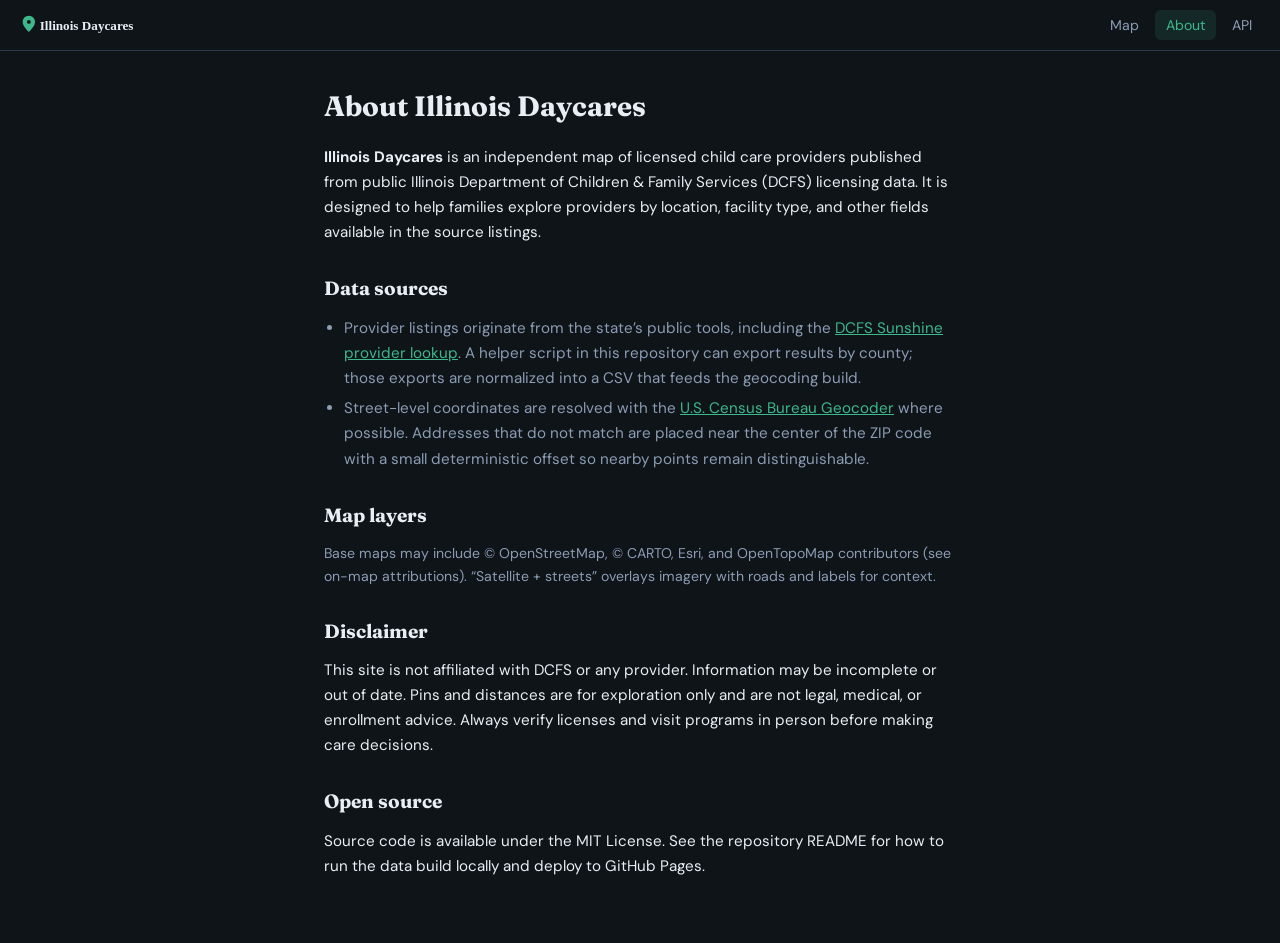
==== about.html @ 824fb2c2 "Add site, data, and CI workflows Add initial static site and dataset plus CI for building and deploy" ====
<!DOCTYPE html>
<html lang="en">
<head>
  <meta charset="utf-8" />
  <meta name="viewport" content="width=device-width, initial-scale=1" />
  <title>About — Illinois Daycares</title>
  <meta name="description" content="How Illinois Daycares is built, where data comes from, and important disclaimers." />
  <link rel="canonical" href="https://illinoisdaycares.com/about.html" />
  <meta property="og:type" content="website" />
  <meta property="og:url" content="https://illinoisdaycares.com/about.html" />
  <meta property="og:title" content="About — Illinois Daycares" />
  <meta property="og:description" content="Data sources, methodology, and disclaimers for the Illinois Daycares map." />
  <meta property="og:image" content="https://illinoisdaycares.com/assets/og-image.png" />
  <meta name="twitter:card" content="summary_large_image" />
  <meta name="twitter:title" content="About — Illinois Daycares" />
  <meta name="twitter:description" content="Data sources, methodology, and disclaimers for the Illinois Daycares map." />
  <meta name="twitter:image" content="https://illinoisdaycares.com/assets/og-image.png" />
  <link rel="icon" href="/assets/favicon.svg" type="image/svg+xml" />
  <link rel="preconnect" href="https://fonts.googleapis.com" />
  <link rel="preconnect" href="https://fonts.gstatic.com" crossorigin />
  <link href="https://fonts.googleapis.com/css2?family=DM+Sans:ital,opsz,wght@0,9..40,400;0,9..40,500;0,9..40,600;0,9..40,700;1,9..40,400&family=Fraunces:opsz,wght@9..144,600&display=swap" rel="stylesheet" />
  <link rel="stylesheet" href="/assets/site.css" />
</head>
<body>
  <a class="skip-link" href="#main">Skip to content</a>
  <header class="site-header">
    <a class="brand" href="/" aria-label="Illinois Daycares home">
      <img src="/assets/logo.svg" width="160" height="40" alt="" />
    </a>
    <nav class="site-nav" aria-label="Primary">
      <a href="/">Map</a>
      <a href="/about.html" aria-current="page">About</a>
      <a href="/api.html">API</a>
    </nav>
  </header>
  <main id="main" class="prose">
    <h1>About Illinois Daycares</h1>
    <p>
      <strong>Illinois Daycares</strong> is an independent map of licensed child care providers published from public
      Illinois Department of Children &amp; Family Services (DCFS) licensing data. It is designed to help families
      explore providers by location, facility type, and other fields available in the source listings.
    </p>
    <h2>Data sources</h2>
    <ul>
      <li>
        Provider listings originate from the state&rsquo;s public tools, including the
        <a href="https://sunshine.dcfs.illinois.gov/Content/Licensing/Daycare/ProviderLookup.aspx">DCFS Sunshine provider lookup</a>.
        A helper script in this repository can export results by county; those exports are normalized into a CSV that
        feeds the geocoding build.
      </li>
      <li>
        Street-level coordinates are resolved with the
        <a href="https://geocoding.geo.census.gov/">U.S. Census Bureau Geocoder</a> where possible. Addresses that do
        not match are placed near the center of the ZIP code with a small deterministic offset so nearby points remain
        distinguishable.
      </li>
    </ul>
    <h2>Map layers</h2>
    <p class="muted">
      Base maps may include &copy; OpenStreetMap, &copy; CARTO, Esri, and OpenTopoMap contributors (see on-map
      attributions). &ldquo;Satellite + streets&rdquo; overlays imagery with roads and labels for context.
    </p>
    <h2>Disclaimer</h2>
    <p>
      This site is not affiliated with DCFS or any provider. Information may be incomplete or out of date. Pins and
      distances are for exploration only and are not legal, medical, or enrollment advice. Always verify licenses and
      visit programs in person before making care decisions.
    </p>
    <h2>Open source</h2>
    <p>
      Source code is available under the MIT License. See the repository README for how to run the data build locally
      and deploy to GitHub Pages.
    </p>
  </main>
</body>
</html>
---- assets/site.css ----
:root {
  --bg: #0f1419;
  --panel: #1a222d;
  --border: #2d3a4a;
  --text: #e8eef4;
  --muted: #8b9cb3;
  --accent: #3db88a;
  --accent-dim: #2a8f6a;
  --danger: #e07a7a;
  --map-h: 100vh;
}
* { box-sizing: border-box; }
html, body { height: 100%; margin: 0; font-family: "DM Sans", system-ui, sans-serif; background: var(--bg); color: var(--text); }
body { display: flex; flex-direction: column; min-height: 100%; }
.skip-link {
  position: absolute;
  left: -9999px;
  z-index: 3000;
  padding: 0.5rem 1rem;
  background: var(--accent);
  color: var(--bg);
}
.skip-link:focus { left: 0.5rem; top: 0.5rem; }
.visually-hidden {
  position: absolute;
  width: 1px;
  height: 1px;
  padding: 0;
  margin: -1px;
  overflow: hidden;
  clip: rect(0, 0, 0, 0);
  white-space: nowrap;
  border: 0;
}
a { color: var(--accent); }
a:hover { text-decoration: underline; }

.site-header {
  display: flex;
  align-items: center;
  justify-content: space-between;
  gap: 1rem;
  padding: 0.65rem 1.1rem;
  border-bottom: 1px solid var(--border);
  flex-shrink: 0;
}
.site-header .brand {
  display: inline-flex;
  align-items: center;
  gap: 0.5rem;
  text-decoration: none;
  color: var(--text);
  font-family: "Fraunces", Georgia, serif;
  font-weight: 600;
  font-size: 1.05rem;
  letter-spacing: -0.02em;
}
.site-header .brand:hover { text-decoration: none; opacity: 0.92; }
.site-header .brand img { display: block; height: 28px; width: auto; }
.site-nav {
  display: flex;
  align-items: center;
  gap: 0.35rem;
  font-size: 0.88rem;
}
.site-nav a {
  color: var(--muted);
  text-decoration: none;
  padding: 0.35rem 0.65rem;
  border-radius: 6px;
}
.site-nav a:hover { color: var(--accent); background: rgba(61, 184, 138, 0.08); }
.site-nav a[aria-current="page"] {
  color: var(--accent);
  background: rgba(61, 184, 138, 0.12);
}

.app {
  display: grid;
  grid-template-columns: minmax(300px, 400px) 1fr;
  flex: 1;
  min-height: 0;
  height: calc(100vh - 52px);
}
@media (max-width: 900px) {
  .app {
    grid-template-columns: 1fr;
    grid-template-rows: minmax(0, 44vh) 1fr;
    height: calc(100vh - 52px);
  }
  .sidebar {
    max-height: 44vh;
    min-height: 0;
  }
  .filters-wrap[open] .filters {
    max-height: min(28vh, 260px);
  }
}
.sidebar {
  background: var(--panel);
  border-right: 1px solid var(--border);
  display: flex;
  flex-direction: column;
  min-height: 0;
  overflow: hidden;
  z-index: 500;
}
.sidebar .intro {
  padding: 0.85rem 1.1rem 0.5rem;
  border-bottom: 1px solid var(--border);
}
.sidebar .intro h1 {
  font-family: "Fraunces", Georgia, serif;
  font-size: 1.2rem;
  font-weight: 600;
  margin: 0 0 0.35rem;
  letter-spacing: -0.02em;
}
.sidebar .intro .sub {
  font-size: 0.8rem;
  color: var(--muted);
  line-height: 1.45;
  margin: 0;
}

.filters-wrap {
  border-bottom: 1px solid var(--border);
}
.filters-wrap > summary {
  list-style: none;
  cursor: pointer;
  padding: 0.65rem 1.1rem;
  font-size: 0.78rem;
  font-weight: 600;
  text-transform: uppercase;
  letter-spacing: 0.07em;
  color: var(--muted);
  display: flex;
  align-items: center;
  justify-content: space-between;
  gap: 0.5rem;
  user-select: none;
}
.filters-wrap > summary::-webkit-details-marker { display: none; }
.filters-wrap > summary::after {
  content: "";
  width: 0.45rem;
  height: 0.45rem;
  border-right: 2px solid var(--muted);
  border-bottom: 2px solid var(--muted);
  transform: rotate(45deg);
  transition: transform 0.2s ease;
  flex-shrink: 0;
}
.filters-wrap[open] > summary::after {
  transform: rotate(-135deg);
  margin-top: 0.2rem;
}
.filters-wrap > summary:hover { color: var(--text); }
.filters-wrap[open] .filters {
  max-height: min(46vh, 380px);
  overflow-y: auto;
  -webkit-overflow-scrolling: touch;
}
.filters {
  padding: 0 1.1rem 0.85rem;
  display: flex;
  flex-direction: column;
  gap: 0.65rem;
  font-size: 0.82rem;
}
.filters label:not(.inline) {
  color: var(--muted);
  font-size: 0.72rem;
  text-transform: uppercase;
  letter-spacing: 0.06em;
  display: block;
  margin-bottom: 0.25rem;
}
.filters input[type="search"] {
  width: 100%;
  padding: 0.45rem 0.55rem;
  border-radius: 6px;
  border: 1px solid var(--border);
  background: var(--bg);
  color: var(--text);
  font: inherit;
}
.filters fieldset.filter-fieldset {
  border: 1px solid var(--border);
  border-radius: 8px;
  margin: 0;
  padding: 0.5rem 0.6rem 0.55rem;
}
.filters fieldset.filter-fieldset legend {
  padding: 0 0.35rem;
  font-size: 0.72rem;
  color: var(--muted);
  text-transform: uppercase;
  letter-spacing: 0.06em;
}
.radio-col { display: flex; flex-direction: column; gap: 0.35rem; }
.radio-col label.inline { font-size: 0.8rem; }
.radio-col input { accent-color: var(--accent); }
.checks { display: flex; flex-wrap: wrap; gap: 0.5rem 1rem; }
.checks label.inline {
  display: inline-flex;
  align-items: center;
  gap: 0.35rem;
  color: var(--text);
  font-size: 0.82rem;
  text-transform: none;
  letter-spacing: normal;
  cursor: pointer;
}
.checks input { accent-color: var(--accent); }
.addr-row { display: flex; gap: 0.4rem; flex-wrap: wrap; align-items: stretch; }
.addr-row input[type="text"] {
  flex: 1;
  min-width: 140px;
  padding: 0.45rem 0.55rem;
  border-radius: 6px;
  border: 1px solid var(--border);
  background: var(--bg);
  color: var(--text);
  font: inherit;
}
.btn-row { display: flex; flex-wrap: wrap; gap: 0.35rem; margin-top: 0.4rem; }
.btn-row button, .addr-row button {
  font: inherit;
  font-size: 0.78rem;
  padding: 0.4rem 0.55rem;
  border-radius: 6px;
  border: 1px solid var(--border);
  background: var(--bg);
  color: var(--text);
  cursor: pointer;
}
.btn-row button.primary, .addr-row button.primary {
  background: rgba(61, 184, 138, 0.2);
  border-color: var(--accent-dim);
  color: var(--accent);
}
.btn-row button.danger {
  color: var(--danger);
  border-color: rgba(224, 122, 122, 0.45);
}
.btn-row button:disabled { opacity: 0.45; cursor: not-allowed; }
.geo-hint { font-size: 0.72rem; color: var(--muted); margin-top: 0.35rem; line-height: 1.35; }
.geo-error { font-size: 0.75rem; color: var(--danger); margin-top: 0.35rem; }
.max-dist-row { display: flex; align-items: center; gap: 0.5rem; flex-wrap: wrap; margin-top: 0.45rem; }
.max-dist-row input[type="number"] {
  width: 4.5rem;
  padding: 0.35rem 0.45rem;
  border-radius: 6px;
  border: 1px solid var(--border);
  background: var(--bg);
  color: var(--text);
  font: inherit;
}
label.sort-dist.sort-off { opacity: 0.45; }
.meta-bar {
  padding: 0.45rem 1.1rem;
  font-size: 0.78rem;
  color: var(--muted);
  border-bottom: 1px solid var(--border);
  display: flex;
  justify-content: space-between;
  align-items: center;
  gap: 0.5rem;
}
.meta-bar button {
  font: inherit;
  font-size: 0.75rem;
  padding: 0.25rem 0.5rem;
  border-radius: 4px;
  border: 1px solid var(--border);
  background: transparent;
  color: var(--accent);
  cursor: pointer;
}
.meta-bar button:hover { border-color: var(--accent); }
.list-wrap {
  flex: 1 1 0;
  overflow: auto;
  min-height: 0;
  -webkit-overflow-scrolling: touch;
}
.list { padding: 0.35rem 0.5rem 1rem; }
.card {
  padding: 0.65rem 0.6rem;
  margin-bottom: 0.35rem;
  border-radius: 8px;
  border: 1px solid transparent;
  cursor: pointer;
  transition: background 0.12s, border-color 0.12s;
}
.card:hover { background: rgba(61, 184, 138, 0.08); }
.card.selected {
  background: rgba(61, 184, 138, 0.15);
  border-color: var(--accent-dim);
}
.card .name { font-weight: 600; font-size: 0.88rem; line-height: 1.25; margin-bottom: 0.25rem; }
.card .line { font-size: 0.75rem; color: var(--muted); }
.card .badge {
  display: inline-block;
  margin-top: 0.35rem;
  font-size: 0.65rem;
  padding: 0.15rem 0.4rem;
  border-radius: 4px;
  background: var(--bg);
  color: var(--muted);
}
#map { height: 100%; min-height: 240px; width: 100%; background: #1c252e; }
.leaflet-popup-content-wrapper {
  border-radius: 10px;
  padding: 0;
  overflow: hidden;
}
.leaflet-popup-content { margin: 0; min-width: 240px; max-width: 320px; }
.popup-inner { padding: 0.85rem 1rem 1rem; font-size: 0.85rem; line-height: 1.45; }
.popup-inner h3 {
  font-family: "Fraunces", Georgia, serif;
  font-size: 1rem;
  margin: 0 0 0.5rem;
  line-height: 1.25;
}
.popup-inner dl { margin: 0; display: grid; grid-template-columns: auto 1fr; gap: 0.2rem 0.65rem; font-size: 0.78rem; }
.popup-inner dt { color: var(--muted); margin: 0; }
.popup-inner dd { margin: 0; }
.popup-inner a { color: #5fd4b0; }
.loading-overlay {
  position: fixed;
  inset: 0;
  background: var(--bg);
  display: flex;
  align-items: center;
  justify-content: center;
  z-index: 2000;
  flex-direction: column;
  gap: 1rem;
}
.loading-overlay.hidden { display: none; }
.spinner {
  width: 40px;
  height: 40px;
  border: 3px solid var(--border);
  border-top-color: var(--accent);
  border-radius: 50%;
  animation: spin 0.8s linear infinite;
}
@keyframes spin { to { transform: rotate(360deg); } }
.leaflet-control-layers {
  background: var(--panel);
  color: var(--text);
  border: 1px solid var(--border) !important;
  border-radius: 8px;
  box-shadow: 0 4px 20px rgba(0, 0, 0, 0.35);
}
.leaflet-control-layers-expanded {
  padding: 0.35rem 0.5rem 0.45rem;
  min-width: 11rem;
}
.leaflet-control-layers-base label {
  display: flex;
  align-items: center;
  gap: 0.4rem;
  margin: 0.25rem 0;
  font-size: 0.75rem;
  line-height: 1.25;
  cursor: pointer;
}
.leaflet-control-layers-base input { accent-color: var(--accent); }
.leaflet-control-layers-toggle {
  background: var(--panel);
  border-radius: 8px;
  border: 1px solid var(--border);
}

/* About page */
.prose {
  max-width: 42rem;
  margin: 0 auto;
  padding: 2rem 1.25rem 3rem;
  line-height: 1.65;
  font-size: 0.95rem;
}
.prose h1 {
  font-family: "Fraunces", Georgia, serif;
  font-size: 1.75rem;
  margin: 0 0 1rem;
}
.prose h2 {
  font-family: "Fraunces", Georgia, serif;
  font-size: 1.2rem;
  margin: 1.75rem 0 0.65rem;
}
.prose p { margin: 0 0 1rem; color: var(--text); }
.prose ul { margin: 0 0 1rem; padding-left: 1.25rem; color: var(--muted); }
.prose li { margin-bottom: 0.35rem; }
.prose .muted { color: var(--muted); font-size: 0.88rem; }
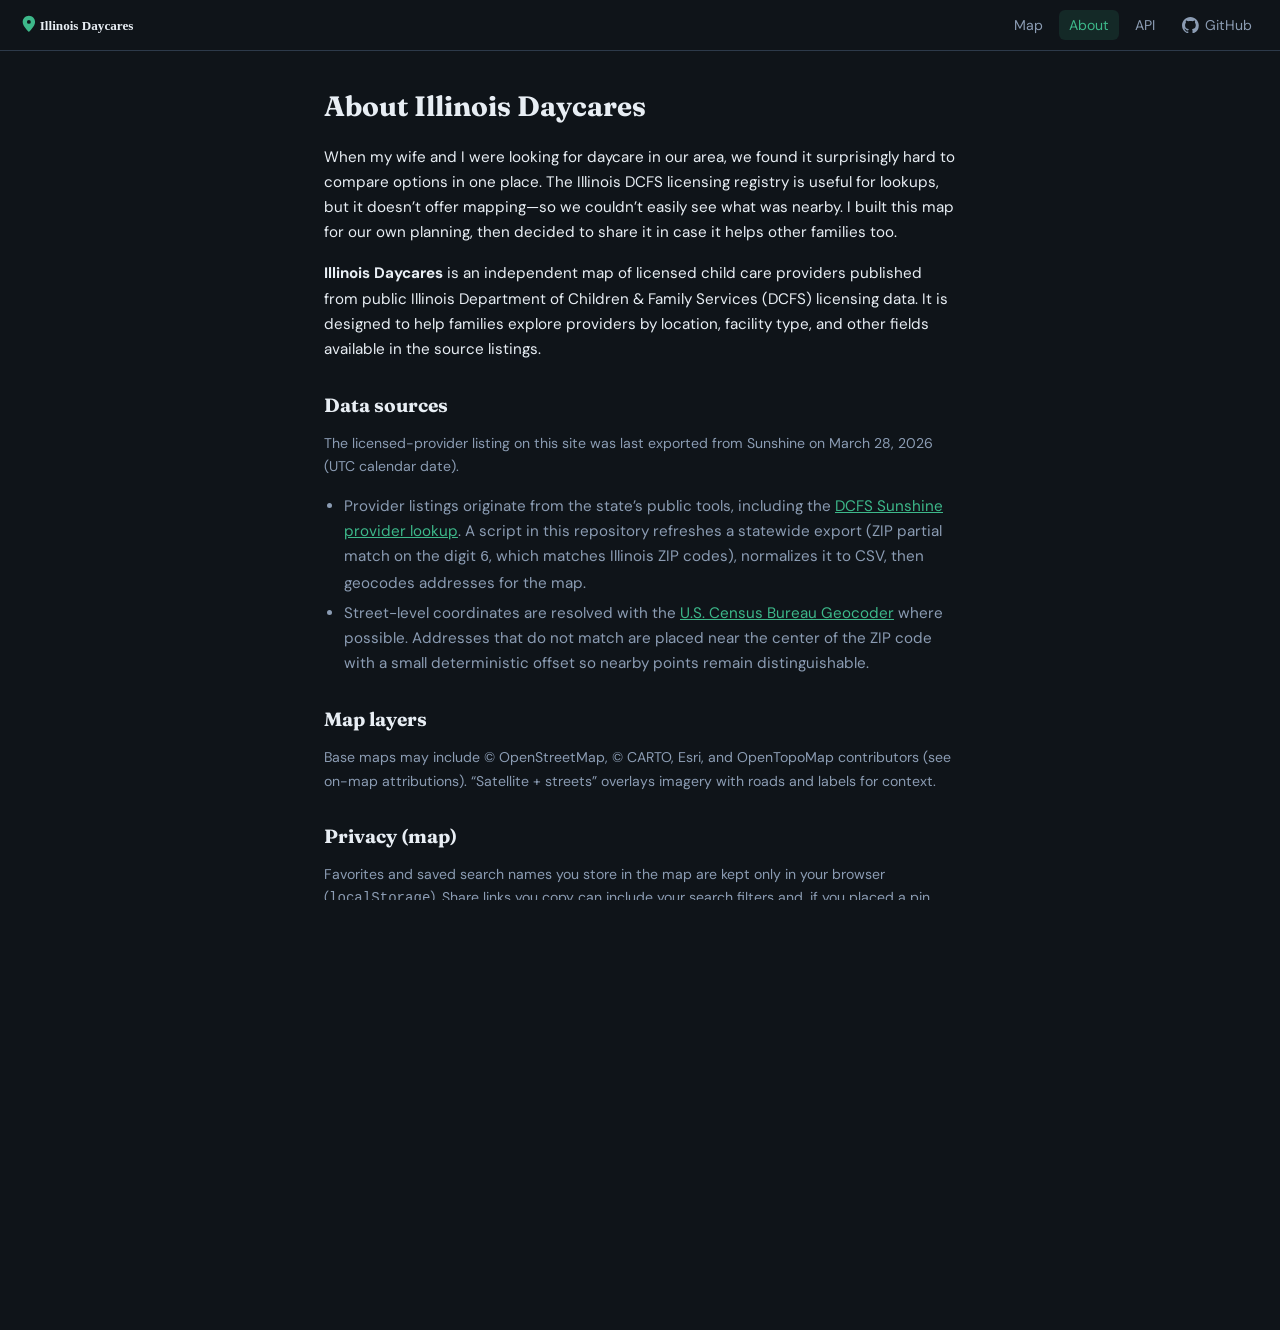
==== commit 53d91970: "CI: use Sunshine export and add metadata Update GitHub Actions to use the IL Sunshine ZIP export (il" ====
--- a/about.html
+++ b/about.html
@@ -31,22 +31,35 @@
       <a href="/">Map</a>
       <a href="/about.html" aria-current="page">About</a>
       <a href="/api.html">API</a>
+      <a href="https://github.com/amne51ac/Illinois-Daycares" class="nav-github" rel="noopener noreferrer" target="_blank" title="Source on GitHub" aria-label="Source code on GitHub (opens in new tab)">
+        <svg class="nav-github-icon" xmlns="http://www.w3.org/2000/svg" viewBox="0 0 16 16" fill="currentColor" aria-hidden="true" focusable="false"><path d="M8 0C3.58 0 0 3.58 0 8c0 3.54 2.29 6.53 5.47 7.59.4.07.55-.17.55-.38 0-.19-.01-.82-.01-1.49-2.01.37-2.53-.49-2.69-.94-.09-.23-.48-.94-.82-1.13-.28-.15-.68-.52-.01-.53.63-.01 1.08.58 1.23.82.72 1.21 1.87.87 2.33.66.07-.52.28-.87.51-1.07-1.78-.2-3.64-.89-3.64-3.95 0-.87.31-1.59.82-2.15-.08-.2-.36-1.02.08-2.12 0 0 .67-.21 2.2.82.64-.18 1.32-.27 2-.27.68 0 1.36.09 2 .27 1.53-1.04 2.2-.82 2.2-.82.44 1.1.16 1.92.08 2.12.51.56.82 1.27.82 2.15 0 3.07-1.87 3.75-3.65 3.95.29.25.54.73.54 1.48 0 1.07-.01 1.93-.01 2.2 0 .21.15.46.55.38A8.013 8.013 0 0016 8c0-4.42-3.58-8-8-8z"/></svg>
+        <span aria-hidden="true">GitHub</span>
+      </a>
     </nav>
   </header>
   <main id="main" class="prose">
     <h1>About Illinois Daycares</h1>
+    <p>
+      When my wife and I were looking for daycare in our area, we found it surprisingly hard to compare options in one
+      place. The Illinois DCFS licensing registry is useful for lookups, but it doesn&rsquo;t offer mapping—so we
+      couldn&rsquo;t easily see what was nearby. I built this map for our own planning, then decided to share it in
+      case it helps other families too.
+    </p>
     <p>
       <strong>Illinois Daycares</strong> is an independent map of licensed child care providers published from public
       Illinois Department of Children &amp; Family Services (DCFS) licensing data. It is designed to help families
       explore providers by location, facility type, and other fields available in the source listings.
     </p>
     <h2>Data sources</h2>
+    <p id="data-export-date" class="muted data-export-date" aria-live="polite">
+      Loading export date&hellip;
+    </p>
     <ul>
       <li>
         Provider listings originate from the state&rsquo;s public tools, including the
         <a href="https://sunshine.dcfs.illinois.gov/Content/Licensing/Daycare/ProviderLookup.aspx">DCFS Sunshine provider lookup</a>.
-        A helper script in this repository can export results by county; those exports are normalized into a CSV that
-        feeds the geocoding build.
+        A script in this repository refreshes a statewide export (ZIP partial match on the digit <code>6</code>, which
+        matches Illinois ZIP codes), normalizes it to CSV, then geocodes addresses for the map.
       </li>
       <li>
         Street-level coordinates are resolved with the
@@ -60,6 +73,11 @@
       Base maps may include &copy; OpenStreetMap, &copy; CARTO, Esri, and OpenTopoMap contributors (see on-map
       attributions). &ldquo;Satellite + streets&rdquo; overlays imagery with roads and labels for context.
     </p>
+    <h2>Privacy (map)</h2>
+    <p class="muted">
+      Favorites and saved search names you store in the map are kept only in your browser (<code>localStorage</code>).
+      Share links you copy can include your search filters and, if you placed a pin, approximate coordinates and label in the URL.
+    </p>
     <h2>Disclaimer</h2>
     <p>
       This site is not affiliated with DCFS or any provider. Information may be incomplete or out of date. Pins and
@@ -72,5 +90,42 @@
       and deploy to GitHub Pages.
     </p>
   </main>
+  <footer class="site-footer" role="contentinfo">
+    <p class="site-footer-links">
+      <a href="/privacy.html">Privacy</a>
+      <span class="site-footer-sep" aria-hidden="true">·</span>
+      <a href="/terms.html">Terms</a>
+    </p>
+    <p>© 2026 <a href="https://github.com/amne51ac" rel="noopener noreferrer" target="_blank" title="Mark Milhouse on GitHub" aria-label="Mark Milhouse on GitHub (opens in new tab)">Mark Milhouse</a></p>
+  </footer>
+  <script>
+    (function () {
+      var el = document.getElementById("data-export-date");
+      if (!el) return;
+      fetch("/export_meta.json")
+        .then(function (r) {
+          return r.ok ? r.json() : Promise.reject(new Error("bad status"));
+        })
+        .then(function (m) {
+          if (!m || !m.exportedAt) throw new Error("missing field");
+          var d = new Date(m.exportedAt + "T12:00:00Z");
+          if (isNaN(d.getTime())) throw new Error("bad date");
+          var formatted = d.toLocaleDateString("en-US", {
+            year: "numeric",
+            month: "long",
+            day: "numeric",
+            timeZone: "UTC",
+          });
+          el.textContent =
+            "The licensed-provider listing on this site was last exported from Sunshine on " +
+            formatted +
+            " (UTC calendar date).";
+        })
+        .catch(function () {
+          el.textContent =
+            "Sunshine export date is recorded in the repository file export_meta.json and updated when the data workflow fetches a new export.";
+        });
+    })();
+  </script>
 </body>
 </html>
--- a/assets/site.css
+++ b/assets/site.css
@@ -10,8 +10,20 @@
   --map-h: 100vh;
 }
 * { box-sizing: border-box; }
+html {
+  overflow-x: hidden;
+  -webkit-text-size-adjust: 100%;
+}
 html, body { height: 100%; margin: 0; font-family: "DM Sans", system-ui, sans-serif; background: var(--bg); color: var(--text); }
-body { display: flex; flex-direction: column; min-height: 100%; }
+body {
+  display: flex;
+  flex-direction: column;
+  min-height: 100vh;
+  min-height: 100dvh;
+  overflow-x: hidden;
+  width: 100%;
+  max-width: 100vw;
+}
 .skip-link {
   position: absolute;
   left: -9999px;
@@ -39,10 +51,13 @@
   display: flex;
   align-items: center;
   justify-content: space-between;
-  gap: 1rem;
+  gap: 0.5rem 0.75rem;
   padding: 0.65rem 1.1rem;
   border-bottom: 1px solid var(--border);
   flex-shrink: 0;
+  width: 100%;
+  max-width: 100%;
+  min-width: 0;
 }
 .site-header .brand {
   display: inline-flex;
@@ -54,14 +69,25 @@
   font-weight: 600;
   font-size: 1.05rem;
   letter-spacing: -0.02em;
+  min-width: 0;
+  flex-shrink: 1;
 }
 .site-header .brand:hover { text-decoration: none; opacity: 0.92; }
-.site-header .brand img { display: block; height: 28px; width: auto; }
+.site-header .brand img {
+  display: block;
+  height: 28px;
+  width: auto;
+  max-width: min(160px, 38vw);
+  object-fit: contain;
+}
 .site-nav {
   display: flex;
   align-items: center;
+  justify-content: flex-end;
   gap: 0.35rem;
   font-size: 0.88rem;
+  min-width: 0;
+  flex-shrink: 0;
 }
 .site-nav a {
   color: var(--muted);
@@ -74,26 +100,146 @@
   color: var(--accent);
   background: rgba(61, 184, 138, 0.12);
 }
+.site-nav a.nav-github {
+  display: inline-flex;
+  align-items: center;
+  gap: 0.4rem;
+}
+.site-nav .nav-github-icon {
+  width: 1.05rem;
+  height: 1.05rem;
+  flex-shrink: 0;
+  vertical-align: middle;
+}
+
+.site-footer {
+  flex-shrink: 0;
+  padding: 0.25rem 0.75rem;
+  padding-bottom: calc(0.25rem + env(safe-area-inset-bottom, 0px));
+  border-top: 1px solid var(--border);
+  background: var(--panel);
+  text-align: center;
+  width: 100%;
+  max-width: 100%;
+  box-sizing: border-box;
+}
+.site-footer p {
+  margin: 0;
+  font-size: 0.78rem;
+  line-height: 1.3;
+  color: var(--muted);
+  word-break: break-word;
+}
+.site-footer-links {
+  margin-bottom: 0.12rem !important;
+}
+.site-footer-sep {
+  margin: 0 0.35rem;
+  color: var(--border);
+}
+.site-footer-links a {
+  color: var(--muted);
+}
+.site-footer-links a:hover {
+  color: var(--accent);
+}
+.site-footer a {
+  color: var(--text);
+  text-decoration: none;
+}
+.site-footer a:hover {
+  color: var(--accent);
+  text-decoration: underline;
+}
 
 .app {
   display: grid;
-  grid-template-columns: minmax(300px, 400px) 1fr;
-  flex: 1;
+  grid-template-columns: minmax(min(100%, 300px), 400px) minmax(0, 1fr);
+  flex: 1 1 0;
   min-height: 0;
-  height: calc(100vh - 52px);
+  width: 100%;
+  max-width: 100%;
+  min-width: 0;
+  overflow: hidden;
+}
+.app > .sidebar,
+.app > #map {
+  min-width: 0;
+  max-width: 100%;
 }
 @media (max-width: 900px) {
+  .site-header {
+    flex-wrap: wrap;
+    padding: 0.5rem 0.65rem;
+    row-gap: 0.45rem;
+  }
+  .site-header .brand img {
+    height: 24px;
+    max-width: min(150px, 52vw);
+  }
+  .site-nav {
+    font-size: 0.78rem;
+    flex: 1 1 auto;
+    justify-content: flex-start;
+    flex-wrap: wrap;
+    gap: 0.15rem 0.2rem;
+    max-width: 100%;
+  }
+  .site-nav a {
+    padding: 0.28rem 0.42rem;
+  }
+  .site-nav a.nav-github {
+    position: relative;
+    gap: 0;
+    padding: 0.28rem 0.45rem;
+  }
+  .site-nav a.nav-github span {
+    position: absolute;
+    width: 1px;
+    height: 1px;
+    padding: 0;
+    margin: -1px;
+    overflow: hidden;
+    clip: rect(0, 0, 0, 0);
+    white-space: nowrap;
+    border: 0;
+  }
+  .site-footer {
+    padding: 0.2rem 0.55rem;
+    padding-bottom: calc(0.2rem + env(safe-area-inset-bottom, 0px));
+  }
+  .site-footer p {
+    font-size: 0.7rem;
+    line-height: 1.25;
+  }
   .app {
     grid-template-columns: 1fr;
-    grid-template-rows: minmax(0, 44vh) 1fr;
-    height: calc(100vh - 52px);
-  }
+    grid-template-rows: minmax(0, min(45vh, 50dvh)) minmax(0, 1fr);
+    overflow: hidden;
+  }
+  /* One scroll for intro + filters + meta + list; avoids nested scroll + map eating touches below */
   .sidebar {
-    max-height: 44vh;
+    max-height: min(45vh, 50dvh);
     min-height: 0;
+    overflow-x: hidden;
+    overflow-y: auto;
+    overscroll-behavior-y: contain;
+    -webkit-overflow-scrolling: touch;
+    touch-action: pan-y;
+    position: relative;
+    z-index: 1002;
   }
   .filters-wrap[open] .filters {
-    max-height: min(28vh, 260px);
+    max-height: none;
+    overflow: visible;
+  }
+  .list-wrap {
+    flex: 0 0 auto;
+    overflow: visible;
+    min-height: 0;
+  }
+  #map {
+    z-index: 1;
   }
 }
 .sidebar {
@@ -102,9 +248,21 @@
   display: flex;
   flex-direction: column;
   min-height: 0;
-  overflow: hidden;
-  z-index: 500;
-}
+  overflow-x: hidden;
+}
+
+@media (min-width: 901px) {
+  .sidebar {
+    overflow-y: hidden;
+    z-index: 500;
+  }
+  .filters-wrap[open] .filters {
+    max-height: min(46vh, 380px);
+    overflow-y: auto;
+    -webkit-overflow-scrolling: touch;
+  }
+}
+
 .sidebar .intro {
   padding: 0.85rem 1.1rem 0.5rem;
   border-bottom: 1px solid var(--border);
@@ -157,10 +315,82 @@
   margin-top: 0.2rem;
 }
 .filters-wrap > summary:hover { color: var(--text); }
-.filters-wrap[open] .filters {
-  max-height: min(46vh, 380px);
-  overflow-y: auto;
-  -webkit-overflow-scrolling: touch;
+.favorites-accordion-body {
+  padding: 0 1.1rem 0.85rem;
+}
+.favorites-empty {
+  margin: 0;
+  font-size: 0.8rem;
+  line-height: 1.45;
+}
+.favorites-accordion-list {
+  list-style: none;
+  margin: 0;
+  padding: 0;
+  display: flex;
+  flex-direction: column;
+  gap: 0.35rem;
+}
+.favorites-accordion-item {
+  display: flex;
+  align-items: stretch;
+  gap: 0.25rem;
+  border-radius: 6px;
+  border: 1px solid var(--border);
+  overflow: hidden;
+  background: var(--bg);
+}
+.favorites-accordion-row {
+  flex: 1;
+  min-width: 0;
+  display: flex;
+  align-items: center;
+  justify-content: space-between;
+  gap: 0.5rem;
+  padding: 0.4rem 0.5rem;
+  border: none;
+  background: transparent;
+  color: var(--text);
+  font: inherit;
+  font-size: 0.8rem;
+  text-align: left;
+  cursor: pointer;
+}
+.favorites-accordion-row:hover {
+  background: rgba(255, 255, 255, 0.04);
+}
+.favorites-accordion-name {
+  min-width: 0;
+  overflow: hidden;
+  text-overflow: ellipsis;
+  white-space: nowrap;
+}
+.favorites-accordion-meta {
+  flex-shrink: 0;
+  font-size: 0.72rem;
+}
+.favorites-accordion-remove {
+  flex-shrink: 0;
+  width: 2rem;
+  border: none;
+  border-left: 1px solid var(--border);
+  background: var(--panel);
+  color: var(--muted);
+  font-size: 1.1rem;
+  line-height: 1;
+  cursor: pointer;
+  padding: 0;
+}
+.favorites-accordion-remove:hover {
+  color: var(--accent);
+  background: var(--bg);
+}
+.favorites-summary-text {
+  min-width: 0;
+}
+.favorites-accordion-count {
+  font-weight: 500;
+  color: var(--muted);
 }
 .filters {
   padding: 0 1.1rem 0.85rem;
@@ -286,7 +516,23 @@
   min-height: 0;
   -webkit-overflow-scrolling: touch;
 }
-.list { padding: 0.35rem 0.5rem 1rem; }
+.list { padding: 0; }
+.list.vlist { padding: 0; min-width: 0; }
+.list-inner {
+  position: relative;
+  min-width: 0;
+  box-sizing: border-box;
+}
+.list-slice {
+  position: absolute;
+  left: 0;
+  right: 0;
+  top: 0;
+  width: 100%;
+  box-sizing: border-box;
+  padding: 0.35rem 0.5rem 1rem;
+  will-change: transform;
+}
 .card {
   padding: 0.65rem 0.6rem;
   margin-bottom: 0.35rem;
@@ -300,7 +546,34 @@
   background: rgba(61, 184, 138, 0.15);
   border-color: var(--accent-dim);
 }
-.card .name { font-weight: 600; font-size: 0.88rem; line-height: 1.25; margin-bottom: 0.25rem; }
+.card-top {
+  display: flex;
+  gap: 0.45rem;
+  align-items: flex-start;
+  margin-bottom: 0.25rem;
+}
+.card-fav {
+  flex-shrink: 0;
+  margin: 0;
+  padding: 0.05rem 0.15rem;
+  border: none;
+  background: transparent;
+  color: #e8b84a;
+  font-size: 1.05rem;
+  line-height: 1;
+  cursor: pointer;
+  border-radius: 4px;
+}
+.card-fav:hover { background: rgba(232, 184, 74, 0.12); }
+.card-fav[aria-pressed="true"] { color: #ffd166; }
+.card-top .name {
+  flex: 1;
+  min-width: 0;
+  font-weight: 600;
+  font-size: 0.88rem;
+  line-height: 1.25;
+  margin: 0;
+}
 .card .line { font-size: 0.75rem; color: var(--muted); }
 .card .badge {
   display: inline-block;
@@ -311,13 +584,26 @@
   background: var(--bg);
   color: var(--muted);
 }
-#map { height: 100%; min-height: 240px; width: 100%; background: #1c252e; }
+#map {
+  height: 100%;
+  min-height: 200px;
+  width: 100%;
+  max-width: 100%;
+  min-width: 0;
+  background: #1c252e;
+  position: relative;
+  overflow: hidden;
+}
+.leaflet-container {
+  max-width: 100% !important;
+  width: 100% !important;
+}
 .leaflet-popup-content-wrapper {
   border-radius: 10px;
   padding: 0;
   overflow: hidden;
 }
-.leaflet-popup-content { margin: 0; min-width: 240px; max-width: 320px; }
+.leaflet-popup-content { margin: 0; min-width: 0; max-width: min(320px, calc(100vw - 3rem)); }
 .popup-inner { padding: 0.85rem 1rem 1rem; font-size: 0.85rem; line-height: 1.45; }
 .popup-inner h3 {
   font-family: "Fraunces", Georgia, serif;
@@ -329,6 +615,118 @@
 .popup-inner dt { color: var(--muted); margin: 0; }
 .popup-inner dd { margin: 0; }
 .popup-inner a { color: #5fd4b0; }
+.popup-actions {
+  margin-top: 0.65rem;
+  padding-top: 0.55rem;
+  border-top: 1px solid var(--border);
+}
+.popup-fav-btn {
+  font: inherit;
+  font-size: 0.8rem;
+  padding: 0.4rem 0.65rem;
+  border-radius: 6px;
+  border: 1px solid var(--border);
+  background: var(--bg);
+  color: var(--text);
+  cursor: pointer;
+  width: 100%;
+}
+.popup-fav-btn[aria-pressed="true"] {
+  border-color: rgba(232, 184, 74, 0.5);
+  color: #ffd166;
+}
+.toast {
+  position: fixed;
+  bottom: 1.25rem;
+  left: 50%;
+  transform: translateX(-50%);
+  z-index: 2500;
+  padding: 0.55rem 1rem;
+  border-radius: 8px;
+  background: var(--panel);
+  border: 1px solid var(--accent-dim);
+  color: var(--text);
+  font-size: 0.85rem;
+  box-shadow: 0 8px 32px rgba(0, 0, 0, 0.4);
+  max-width: min(90vw, 22rem);
+  text-align: center;
+}
+.share-hint {
+  font-size: 0.72rem;
+  color: var(--muted);
+  line-height: 1.4;
+  margin: 0 0 0.5rem;
+}
+.share-actions { margin-bottom: 0.35rem; }
+.save-search-row {
+  display: flex;
+  gap: 0.4rem;
+  flex-wrap: wrap;
+  align-items: stretch;
+  margin-bottom: 0.5rem;
+}
+.save-search-row input[type="text"] {
+  flex: 1;
+  min-width: 120px;
+  padding: 0.4rem 0.5rem;
+  border-radius: 6px;
+  border: 1px solid var(--border);
+  background: var(--bg);
+  color: var(--text);
+  font: inherit;
+  font-size: 0.8rem;
+}
+.saved-searches-box { margin-top: 0.25rem; }
+.saved-label {
+  font-size: 0.68rem;
+  text-transform: uppercase;
+  letter-spacing: 0.06em;
+  color: var(--muted);
+  display: block;
+  margin-bottom: 0.35rem;
+}
+.saved-searches-list {
+  list-style: none;
+  margin: 0;
+  padding: 0;
+  display: flex;
+  flex-direction: column;
+  gap: 0.35rem;
+}
+.saved-search-item {
+  display: flex;
+  align-items: center;
+  justify-content: space-between;
+  gap: 0.5rem;
+  font-size: 0.78rem;
+  padding: 0.35rem 0.4rem;
+  border-radius: 6px;
+  background: var(--bg);
+  border: 1px solid var(--border);
+}
+.saved-name {
+  flex: 1;
+  min-width: 0;
+  overflow: hidden;
+  text-overflow: ellipsis;
+  white-space: nowrap;
+  color: var(--text);
+}
+.saved-actions { flex-shrink: 0; white-space: nowrap; }
+button.linkish {
+  font: inherit;
+  font-size: inherit;
+  padding: 0;
+  border: none;
+  background: none;
+  color: var(--accent);
+  cursor: pointer;
+  text-decoration: underline;
+  text-underline-offset: 2px;
+}
+button.linkish:hover { color: #5fd4b0; }
+button.linkish.danger-text { color: var(--danger); }
+button.linkish.danger-text:hover { color: #f0a0a0; }
 .loading-overlay {
   position: fixed;
   inset: 0;
@@ -377,13 +775,17 @@
   border: 1px solid var(--border);
 }
 
-/* About page */
+/* About / API prose pages */
 .prose {
-  max-width: 42rem;
+  flex: 1 0 auto;
+  max-width: min(42rem, 100%);
   margin: 0 auto;
-  padding: 2rem 1.25rem 3rem;
+  width: 100%;
+  padding: 2rem min(1.25rem, 4vw) 3rem;
   line-height: 1.65;
   font-size: 0.95rem;
+  overflow-wrap: break-word;
+  word-break: break-word;
 }
 .prose h1 {
   font-family: "Fraunces", Georgia, serif;
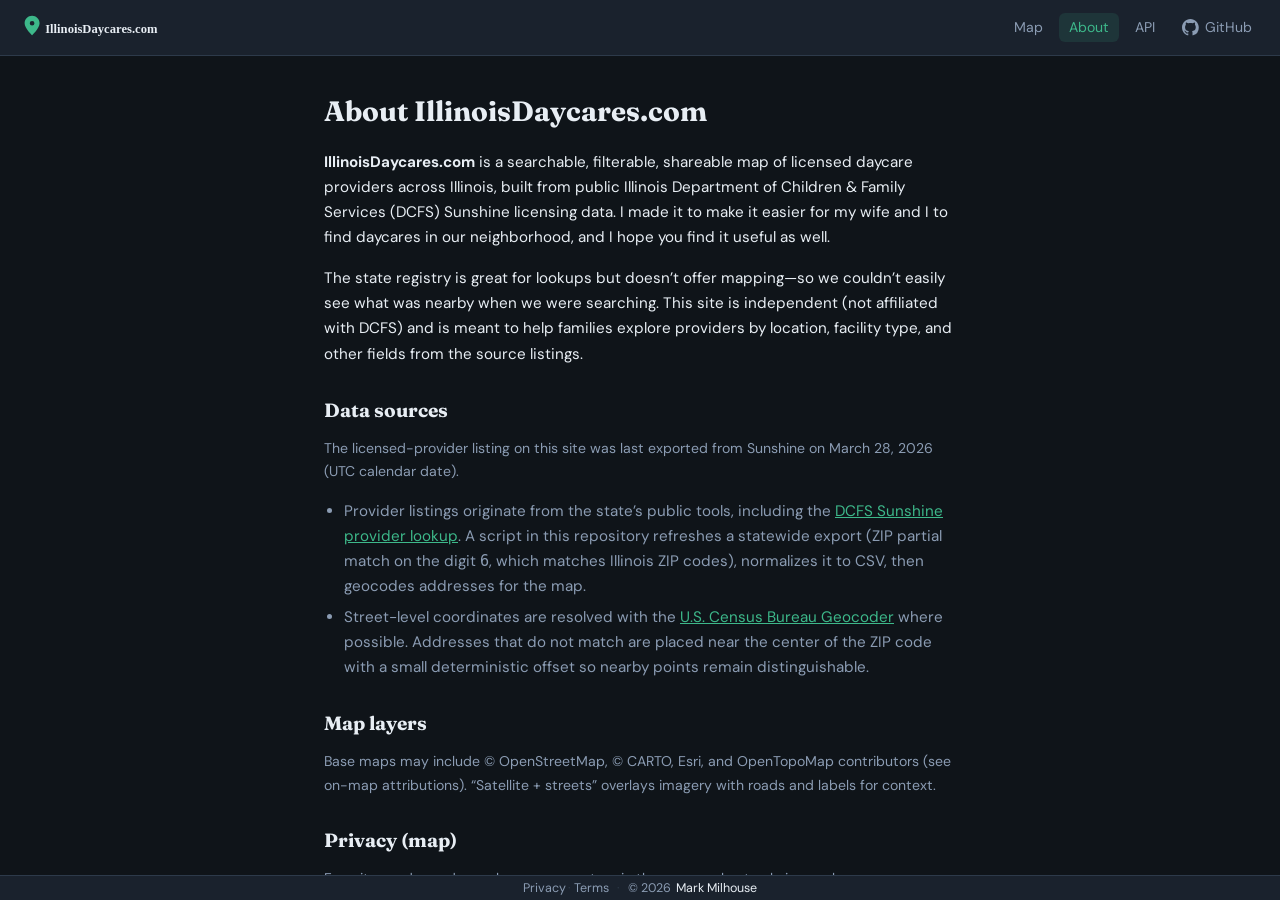
==== commit c2f4f423: "Rebrand site to IllinoisDaycares.com Update branding and copy across the site: replace “Illinois Day" ====
--- a/about.html
+++ b/about.html
@@ -3,17 +3,17 @@
 <head>
   <meta charset="utf-8" />
   <meta name="viewport" content="width=device-width, initial-scale=1" />
-  <title>About — Illinois Daycares</title>
-  <meta name="description" content="How Illinois Daycares is built, where data comes from, and important disclaimers." />
+  <title>About — IllinoisDaycares.com</title>
+  <meta name="description" content="IllinoisDaycares.com is a searchable, filterable, shareable map of licensed Illinois daycare providers from DCFS Sunshine data. How it is built, sources, and disclaimers." />
   <link rel="canonical" href="https://illinoisdaycares.com/about.html" />
   <meta property="og:type" content="website" />
   <meta property="og:url" content="https://illinoisdaycares.com/about.html" />
-  <meta property="og:title" content="About — Illinois Daycares" />
-  <meta property="og:description" content="Data sources, methodology, and disclaimers for the Illinois Daycares map." />
+  <meta property="og:title" content="About — IllinoisDaycares.com" />
+  <meta property="og:description" content="Searchable, filterable map of Illinois licensed daycare providers—data sources, how the map is built, and disclaimers." />
   <meta property="og:image" content="https://illinoisdaycares.com/assets/og-image.png" />
   <meta name="twitter:card" content="summary_large_image" />
-  <meta name="twitter:title" content="About — Illinois Daycares" />
-  <meta name="twitter:description" content="Data sources, methodology, and disclaimers for the Illinois Daycares map." />
+  <meta name="twitter:title" content="About — IllinoisDaycares.com" />
+  <meta name="twitter:description" content="Searchable, filterable map of Illinois licensed daycare providers—sources, methodology, and disclaimers." />
   <meta name="twitter:image" content="https://illinoisdaycares.com/assets/og-image.png" />
   <link rel="icon" href="/assets/favicon.svg" type="image/svg+xml" />
   <link rel="preconnect" href="https://fonts.googleapis.com" />
@@ -24,8 +24,8 @@
 <body>
   <a class="skip-link" href="#main">Skip to content</a>
   <header class="site-header">
-    <a class="brand" href="/" aria-label="Illinois Daycares home">
-      <img src="/assets/logo.svg" width="160" height="40" alt="" />
+    <a class="brand" href="/" aria-label="IllinoisDaycares.com home">
+      <img src="/assets/logo.svg" width="248" height="36" alt="" />
     </a>
     <nav class="site-nav" aria-label="Primary">
       <a href="/">Map</a>
@@ -38,17 +38,17 @@
     </nav>
   </header>
   <main id="main" class="prose">
-    <h1>About Illinois Daycares</h1>
+    <h1>About IllinoisDaycares.com</h1>
     <p>
-      When my wife and I were looking for daycare in our area, we found it surprisingly hard to compare options in one
-      place. The Illinois DCFS licensing registry is useful for lookups, but it doesn&rsquo;t offer mapping—so we
-      couldn&rsquo;t easily see what was nearby. I built this map for our own planning, then decided to share it in
-      case it helps other families too.
+      <strong>IllinoisDaycares.com</strong> is a searchable, filterable, shareable map of licensed daycare providers
+      across Illinois, built from public Illinois Department of Children &amp; Family Services (DCFS) Sunshine licensing
+      data. I made it to make it easier for my wife and I to find daycares in our neighborhood, and I hope you find it
+      useful as well.
     </p>
     <p>
-      <strong>Illinois Daycares</strong> is an independent map of licensed child care providers published from public
-      Illinois Department of Children &amp; Family Services (DCFS) licensing data. It is designed to help families
-      explore providers by location, facility type, and other fields available in the source listings.
+      The state registry is great for lookups but doesn&rsquo;t offer mapping—so we couldn&rsquo;t easily see what was
+      nearby when we were searching. This site is independent (not affiliated with DCFS) and is meant to help families
+      explore providers by location, facility type, and other fields from the source listings.
     </p>
     <h2>Data sources</h2>
     <p id="data-export-date" class="muted data-export-date" aria-live="polite">
@@ -91,12 +91,13 @@
     </p>
   </main>
   <footer class="site-footer" role="contentinfo">
-    <p class="site-footer-links">
-      <a href="/privacy.html">Privacy</a>
+    <p class="site-footer-line">
+      <span class="site-footer-legal">
+        <a href="/privacy.html">Privacy</a><span class="site-footer-sep" aria-hidden="true">·</span><a href="/terms.html">Terms</a>
+      </span>
       <span class="site-footer-sep" aria-hidden="true">·</span>
-      <a href="/terms.html">Terms</a>
+      © 2026 <a href="https://github.com/amne51ac" rel="noopener noreferrer" target="_blank" title="Mark Milhouse on GitHub" aria-label="Mark Milhouse on GitHub (opens in new tab)">Mark Milhouse</a>
     </p>
-    <p>© 2026 <a href="https://github.com/amne51ac" rel="noopener noreferrer" target="_blank" title="Mark Milhouse on GitHub" aria-label="Mark Milhouse on GitHub (opens in new tab)">Mark Milhouse</a></p>
   </footer>
   <script>
     (function () {
--- a/assets/site.css
+++ b/assets/site.css
@@ -70,15 +70,18 @@
   font-size: 1.05rem;
   letter-spacing: -0.02em;
   min-width: 0;
-  flex-shrink: 1;
+  /* Let nav wrap to a second row before squashing the wordmark */
+  flex-shrink: 0;
 }
 .site-header .brand:hover { text-decoration: none; opacity: 0.92; }
 .site-header .brand img {
   display: block;
-  height: 28px;
+  /* SVG viewBox 248×36 — max-width must allow full width at this height or the browser scales both axes down */
+  height: 34px;
   width: auto;
-  max-width: min(160px, 38vw);
+  max-width: min(236px, calc(100vw - 11rem));
   object-fit: contain;
+  flex-shrink: 0;
 }
 .site-nav {
   display: flex;
@@ -130,18 +133,17 @@
   color: var(--muted);
   word-break: break-word;
 }
-.site-footer-links {
-  margin-bottom: 0.12rem !important;
+.site-footer-line {
+  display: flex;
+  flex-wrap: wrap;
+  align-items: center;
+  justify-content: center;
+  gap: 0.35rem;
 }
 .site-footer-sep {
-  margin: 0 0.35rem;
+  margin: 0 0.15rem;
   color: var(--border);
-}
-.site-footer-links a {
-  color: var(--muted);
-}
-.site-footer-links a:hover {
-  color: var(--accent);
+  user-select: none;
 }
 .site-footer a {
   color: var(--text);
@@ -150,6 +152,33 @@
 .site-footer a:hover {
   color: var(--accent);
   text-decoration: underline;
+}
+.site-footer-legal a {
+  color: var(--muted);
+}
+.site-footer-legal a:hover {
+  color: var(--accent);
+}
+
+/* Prose pages (About, API, Privacy, Terms): header/footer stay visible; main scrolls */
+body:has(> main.prose) {
+  height: 100vh;
+  height: 100dvh;
+  max-height: 100dvh;
+  overflow: hidden;
+}
+body:has(> main.prose) > .site-header {
+  flex-shrink: 0;
+  background: var(--panel);
+}
+body:has(> main.prose) > main.prose {
+  flex: 1 1 0;
+  min-height: 0;
+  overflow-y: auto;
+  -webkit-overflow-scrolling: touch;
+}
+body:has(> main.prose) > .site-footer {
+  flex-shrink: 0;
 }
 
 .app {
@@ -174,8 +203,8 @@
     row-gap: 0.45rem;
   }
   .site-header .brand img {
-    height: 24px;
-    max-width: min(150px, 52vw);
+    height: 30px;
+    max-width: min(220px, calc(100vw - 2.5rem));
   }
   .site-nav {
     font-size: 0.78rem;
@@ -280,6 +309,13 @@
   line-height: 1.45;
   margin: 0;
 }
+.sidebar .intro .sub + .sub {
+  margin-top: 0.55rem;
+}
+.sidebar .intro time {
+  font-weight: 500;
+  color: var(--text);
+}
 
 .filters-wrap {
   border-bottom: 1px solid var(--border);
@@ -317,6 +353,15 @@
 .filters-wrap > summary:hover { color: var(--text); }
 .favorites-accordion-body {
   padding: 0 1.1rem 0.85rem;
+}
+/* Desktop sidebar does not scroll; cap favorites height so list is scrollable */
+@media (min-width: 901px) {
+  .favorites-accordion[open] .favorites-accordion-body {
+    max-height: min(42vh, 22rem);
+    overflow-y: auto;
+    overscroll-behavior: contain;
+    -webkit-overflow-scrolling: touch;
+  }
 }
 .favorites-empty {
   margin: 0;
